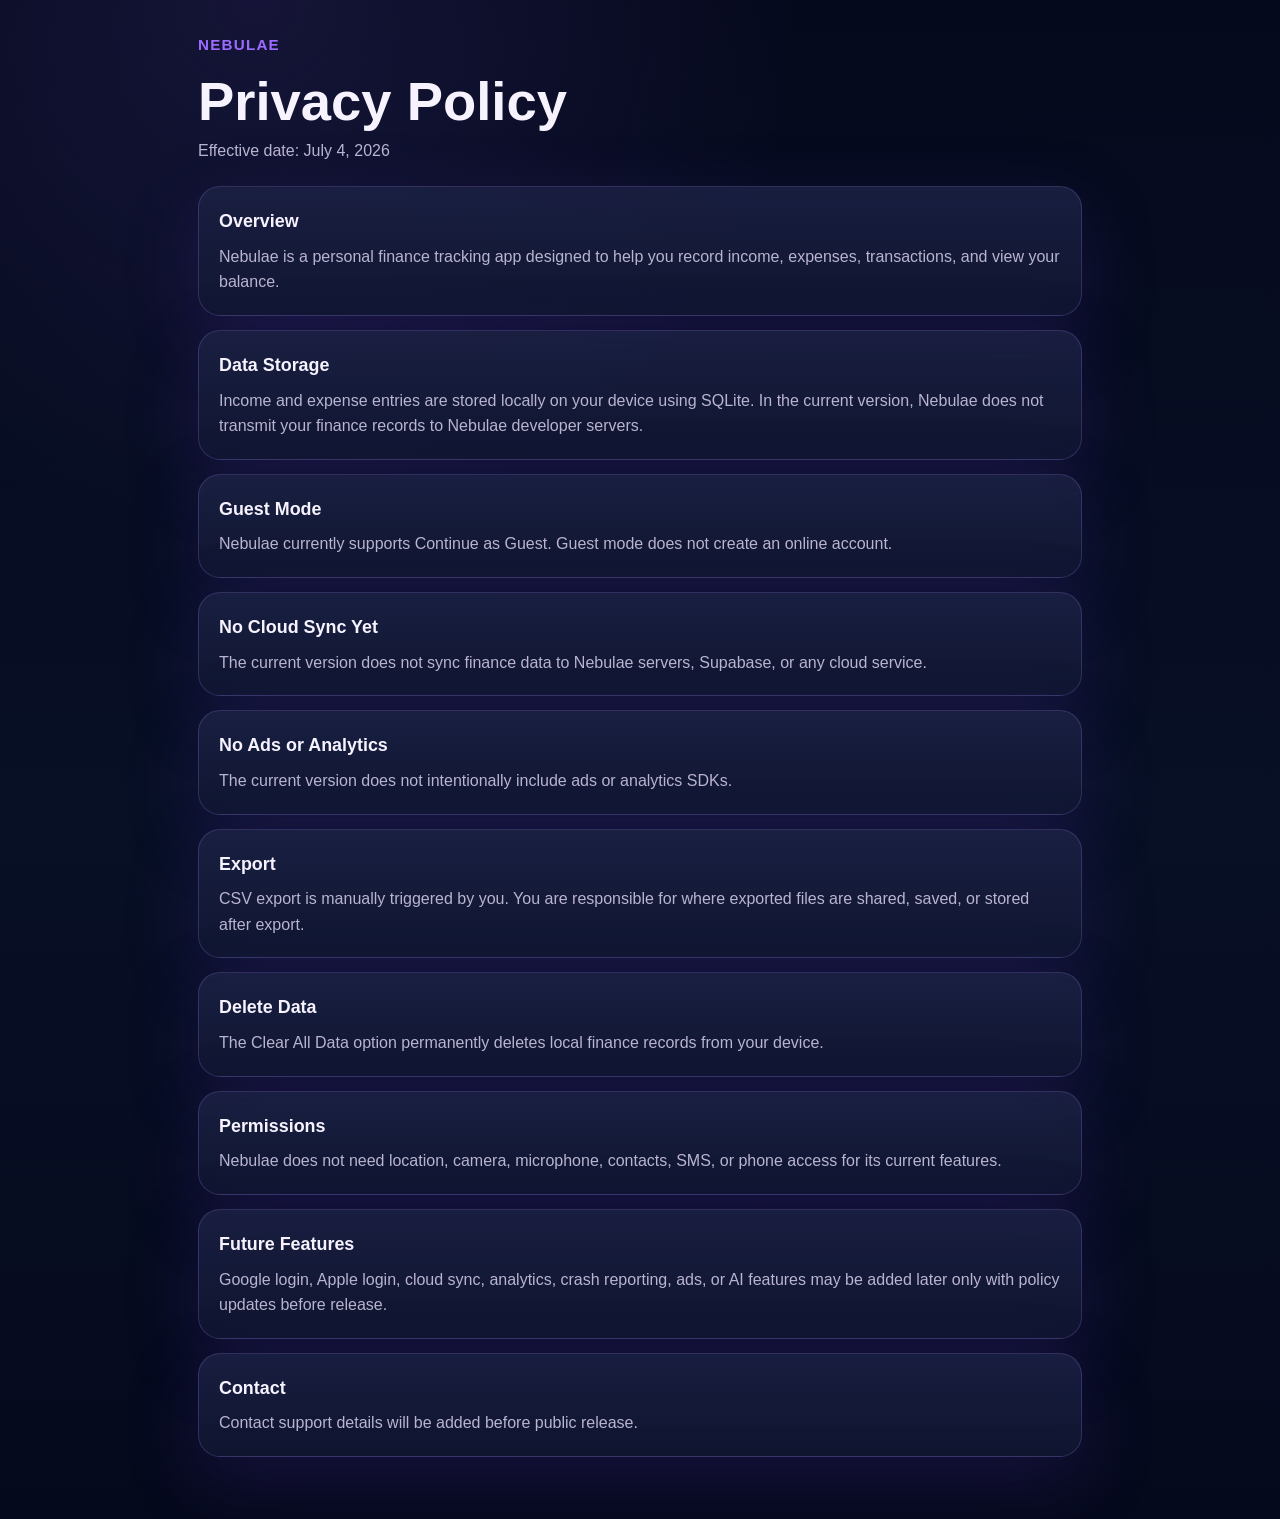
==== privacy-policy.html @ 848dd8d3 "Add files via upload" ====
<!doctype html>
<html lang="en">
<head>
  <meta charset="utf-8">
  <meta name="viewport" content="width=device-width, initial-scale=1">
  <title>Privacy Policy | Nebulae</title>
  <link rel="stylesheet" href="styles.css">
</head>
<body>
  <main class="page legal-page">
    <header class="page-header">
      <a class="back-link" href="index.html">Nebulae</a>
      <h1>Privacy Policy</h1>
      <p class="effective-date">Effective date: July 4, 2026</p>
    </header>

    <section class="card">
      <h2>Overview</h2>
      <p>Nebulae is a personal finance tracking app designed to help you record income, expenses, transactions, and view your balance.</p>
    </section>

    <section class="card">
      <h2>Data Storage</h2>
      <p>Income and expense entries are stored locally on your device using SQLite. In the current version, Nebulae does not transmit your finance records to Nebulae developer servers.</p>
    </section>

    <section class="card">
      <h2>Guest Mode</h2>
      <p>Nebulae currently supports Continue as Guest. Guest mode does not create an online account.</p>
    </section>

    <section class="card">
      <h2>No Cloud Sync Yet</h2>
      <p>The current version does not sync finance data to Nebulae servers, Supabase, or any cloud service.</p>
    </section>

    <section class="card">
      <h2>No Ads or Analytics</h2>
      <p>The current version does not intentionally include ads or analytics SDKs.</p>
    </section>

    <section class="card">
      <h2>Export</h2>
      <p>CSV export is manually triggered by you. You are responsible for where exported files are shared, saved, or stored after export.</p>
    </section>

    <section class="card">
      <h2>Delete Data</h2>
      <p>The Clear All Data option permanently deletes local finance records from your device.</p>
    </section>

    <section class="card">
      <h2>Permissions</h2>
      <p>Nebulae does not need location, camera, microphone, contacts, SMS, or phone access for its current features.</p>
    </section>

    <section class="card">
      <h2>Future Features</h2>
      <p>Google login, Apple login, cloud sync, analytics, crash reporting, ads, or AI features may be added later only with policy updates before release.</p>
    </section>

    <section class="card">
      <h2>Contact</h2>
      <p>Contact support details will be added before public release.</p>
    </section>
  </main>
</body>
</html>
---- styles.css ----
:root {
  color-scheme: dark;
  --background: #05091c;
  --background-soft: #0a1028;
  --card: rgba(18, 24, 52, 0.78);
  --card-strong: rgba(27, 33, 68, 0.88);
  --border: rgba(167, 139, 250, 0.22);
  --text: #f6f3ff;
  --muted: #b9b4cf;
  --accent: #9b6cff;
  --accent-soft: rgba(155, 108, 255, 0.18);
  --shadow: rgba(63, 39, 143, 0.28);
}

* {
  box-sizing: border-box;
}

html {
  min-height: 100%;
  background: var(--background);
}

body {
  margin: 0;
  min-height: 100%;
  background:
    radial-gradient(circle at 20% 0%, rgba(95, 70, 180, 0.18), transparent 34rem),
    linear-gradient(180deg, #05091c 0%, #081026 54%, #05091c 100%);
  color: var(--text);
  font-family: Arial, Helvetica, sans-serif;
  line-height: 1.6;
}

.page {
  width: min(920px, 100%);
  margin: 0 auto;
  padding: 32px 18px 48px;
}

.home-page {
  min-height: 100vh;
  display: grid;
  place-items: center;
}

.hero {
  width: min(640px, 100%);
  text-align: center;
  padding: 36px 24px;
}

.page-header {
  margin: 0 0 22px;
}

.back-link {
  display: inline-flex;
  margin-bottom: 16px;
  color: var(--accent);
  font-size: 0.95rem;
  font-weight: 700;
  letter-spacing: 0.08em;
  text-decoration: none;
  text-transform: uppercase;
}

.eyebrow {
  margin: 0 0 8px;
  color: var(--accent);
  font-size: 0.85rem;
  font-weight: 700;
  letter-spacing: 0.18em;
  text-transform: uppercase;
}

h1,
h2 {
  margin: 0;
  letter-spacing: 0;
}

h1 {
  font-size: clamp(2rem, 8vw, 4.5rem);
  line-height: 1.05;
}

.legal-page h1 {
  font-size: clamp(2rem, 7vw, 3.4rem);
}

h2 {
  font-size: 1.12rem;
  margin-bottom: 8px;
}

p {
  margin: 0;
  color: var(--muted);
}

.subtitle {
  margin: 16px auto 0;
  max-width: 34rem;
  font-size: 1.08rem;
}

.effective-date {
  margin-top: 8px;
}

.note {
  margin-top: 18px;
  font-size: 0.95rem;
}

.card {
  background: linear-gradient(180deg, var(--card-strong), var(--card));
  border: 1px solid var(--border);
  border-radius: 22px;
  box-shadow: 0 22px 70px var(--shadow);
}

.legal-page .card {
  margin-bottom: 14px;
  padding: 20px;
}

.link-row {
  display: flex;
  flex-wrap: wrap;
  justify-content: center;
  gap: 12px;
  margin-top: 26px;
}

.button {
  display: inline-flex;
  min-height: 48px;
  align-items: center;
  justify-content: center;
  padding: 12px 18px;
  border: 1px solid rgba(202, 184, 255, 0.38);
  border-radius: 999px;
  background: var(--accent);
  color: #ffffff;
  font-weight: 700;
  text-decoration: none;
}

.button.secondary {
  background: var(--accent-soft);
  color: var(--text);
}

@media (max-width: 560px) {
  .page {
    padding: 24px 14px 36px;
  }

  .hero {
    padding: 28px 18px;
  }

  .button {
    width: 100%;
  }

  .legal-page .card {
    padding: 18px;
    border-radius: 18px;
  }
}
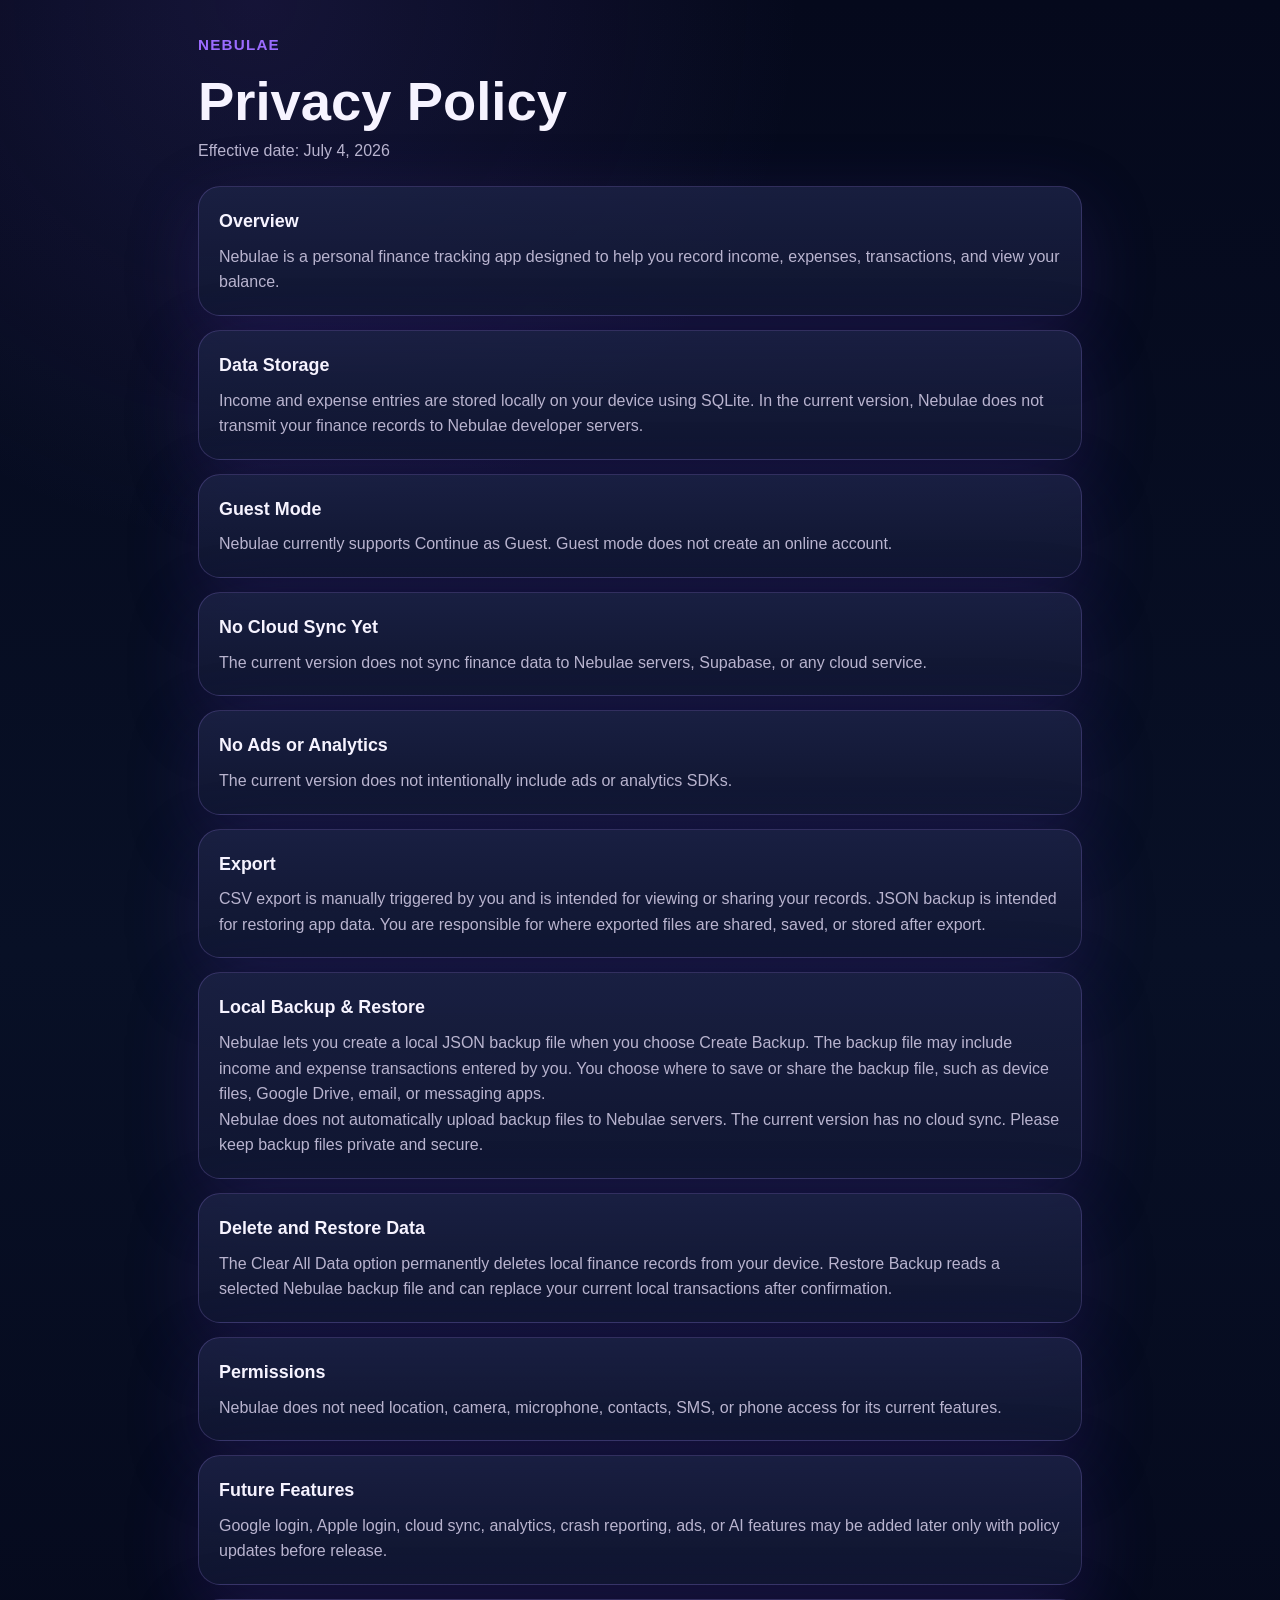
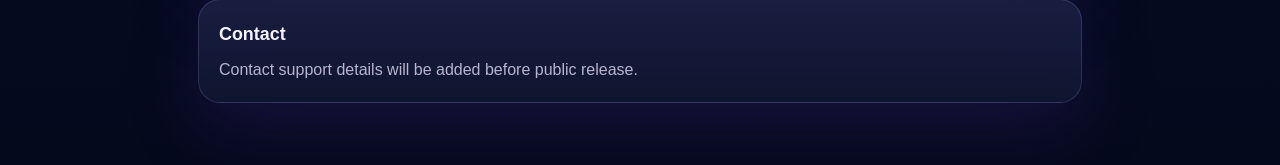
==== commit 0ae5ac2f: "Update legal pages for backup restore" ====
--- a/privacy-policy.html
+++ b/privacy-policy.html
@@ -41,12 +41,18 @@
 
     <section class="card">
       <h2>Export</h2>
-      <p>CSV export is manually triggered by you. You are responsible for where exported files are shared, saved, or stored after export.</p>
+      <p>CSV export is manually triggered by you and is intended for viewing or sharing your records. JSON backup is intended for restoring app data. You are responsible for where exported files are shared, saved, or stored after export.</p>
     </section>
 
     <section class="card">
-      <h2>Delete Data</h2>
-      <p>The Clear All Data option permanently deletes local finance records from your device.</p>
+      <h2>Local Backup &amp; Restore</h2>
+      <p>Nebulae lets you create a local JSON backup file when you choose Create Backup. The backup file may include income and expense transactions entered by you. You choose where to save or share the backup file, such as device files, Google Drive, email, or messaging apps.</p>
+      <p>Nebulae does not automatically upload backup files to Nebulae servers. The current version has no cloud sync. Please keep backup files private and secure.</p>
+    </section>
+
+    <section class="card">
+      <h2>Delete and Restore Data</h2>
+      <p>The Clear All Data option permanently deletes local finance records from your device. Restore Backup reads a selected Nebulae backup file and can replace your current local transactions after confirmation.</p>
     </section>
 
     <section class="card">
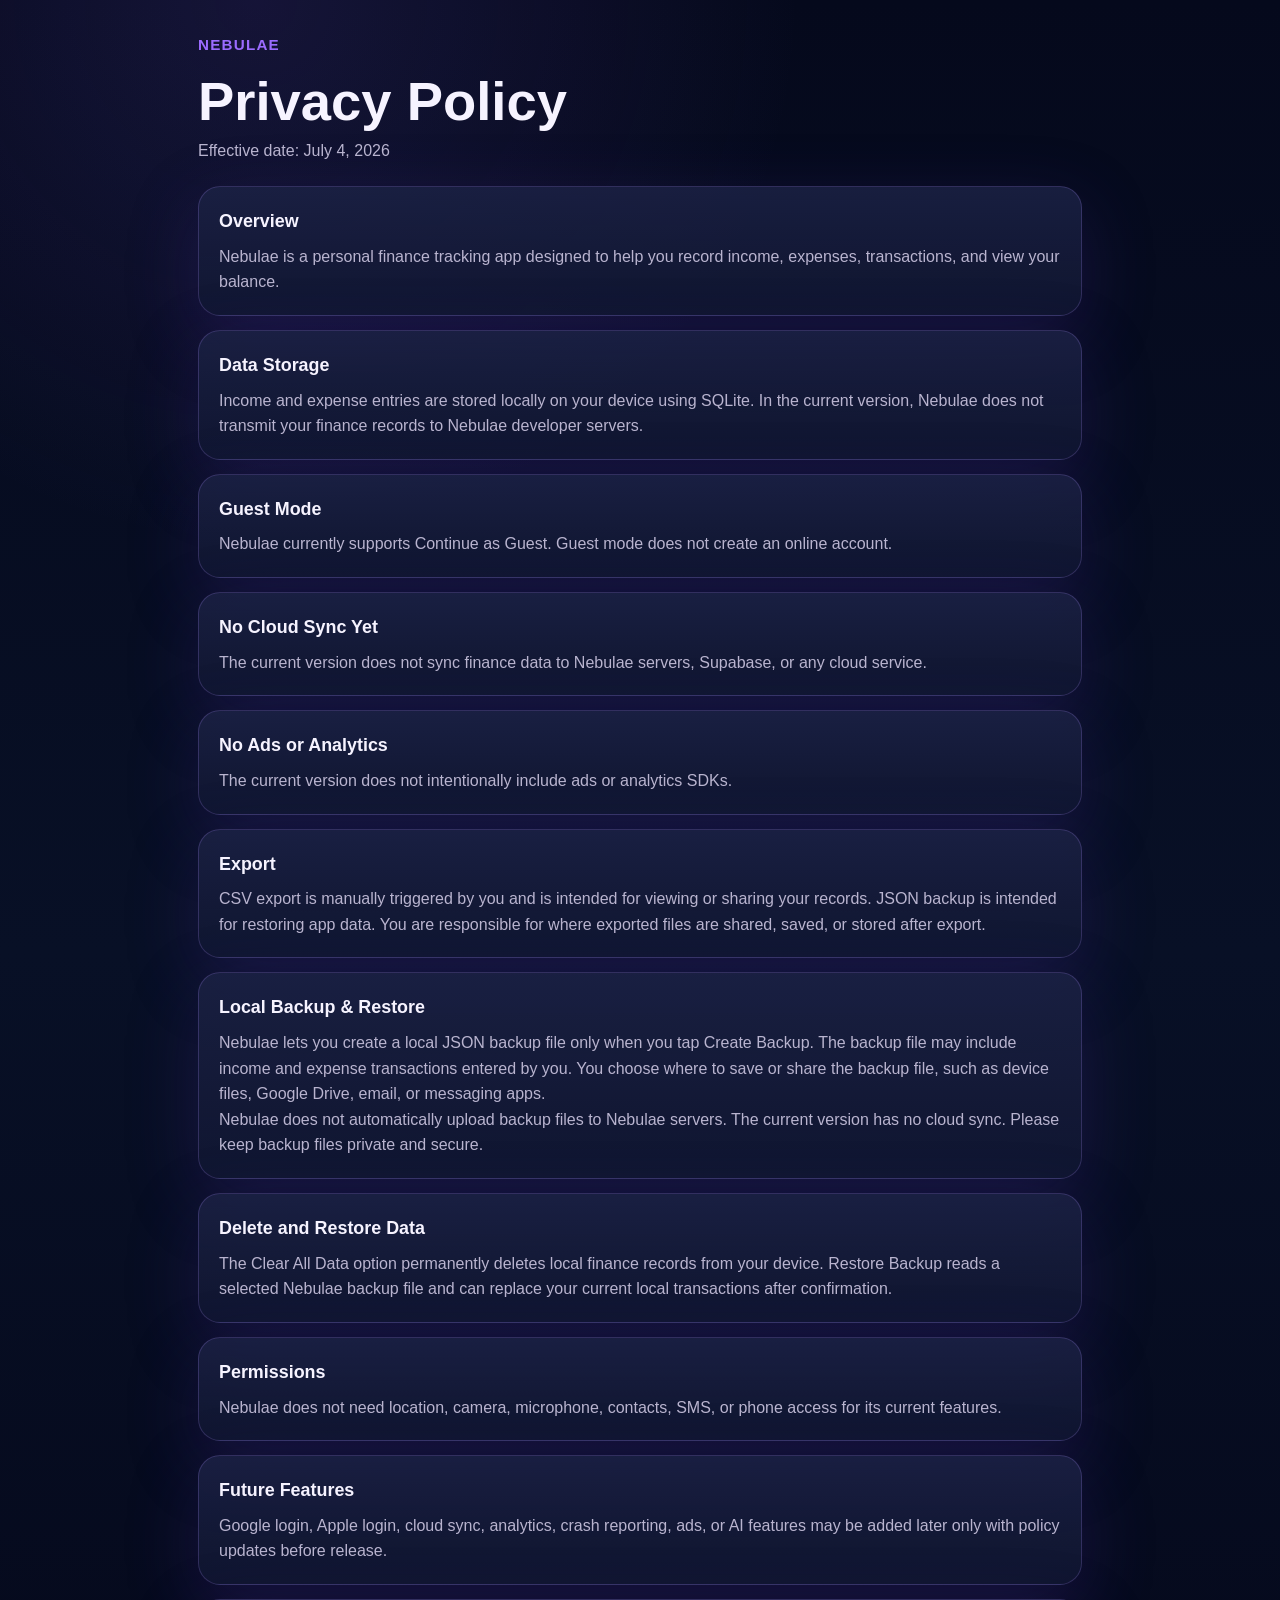
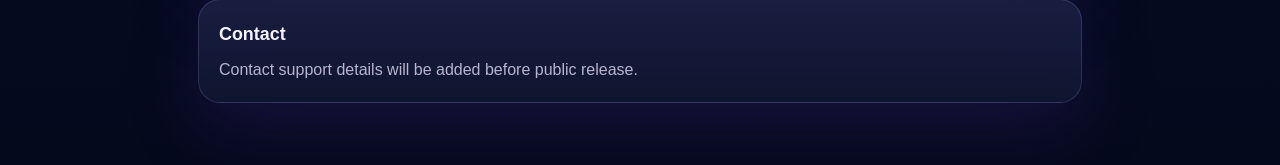
==== commit 6e2c786b: "Update legal pages for backup restore" ====
--- a/privacy-policy.html
+++ b/privacy-policy.html
@@ -46,7 +46,7 @@
 
     <section class="card">
       <h2>Local Backup &amp; Restore</h2>
-      <p>Nebulae lets you create a local JSON backup file when you choose Create Backup. The backup file may include income and expense transactions entered by you. You choose where to save or share the backup file, such as device files, Google Drive, email, or messaging apps.</p>
+      <p>Nebulae lets you create a local JSON backup file only when you tap Create Backup. The backup file may include income and expense transactions entered by you. You choose where to save or share the backup file, such as device files, Google Drive, email, or messaging apps.</p>
       <p>Nebulae does not automatically upload backup files to Nebulae servers. The current version has no cloud sync. Please keep backup files private and secure.</p>
     </section>
 
